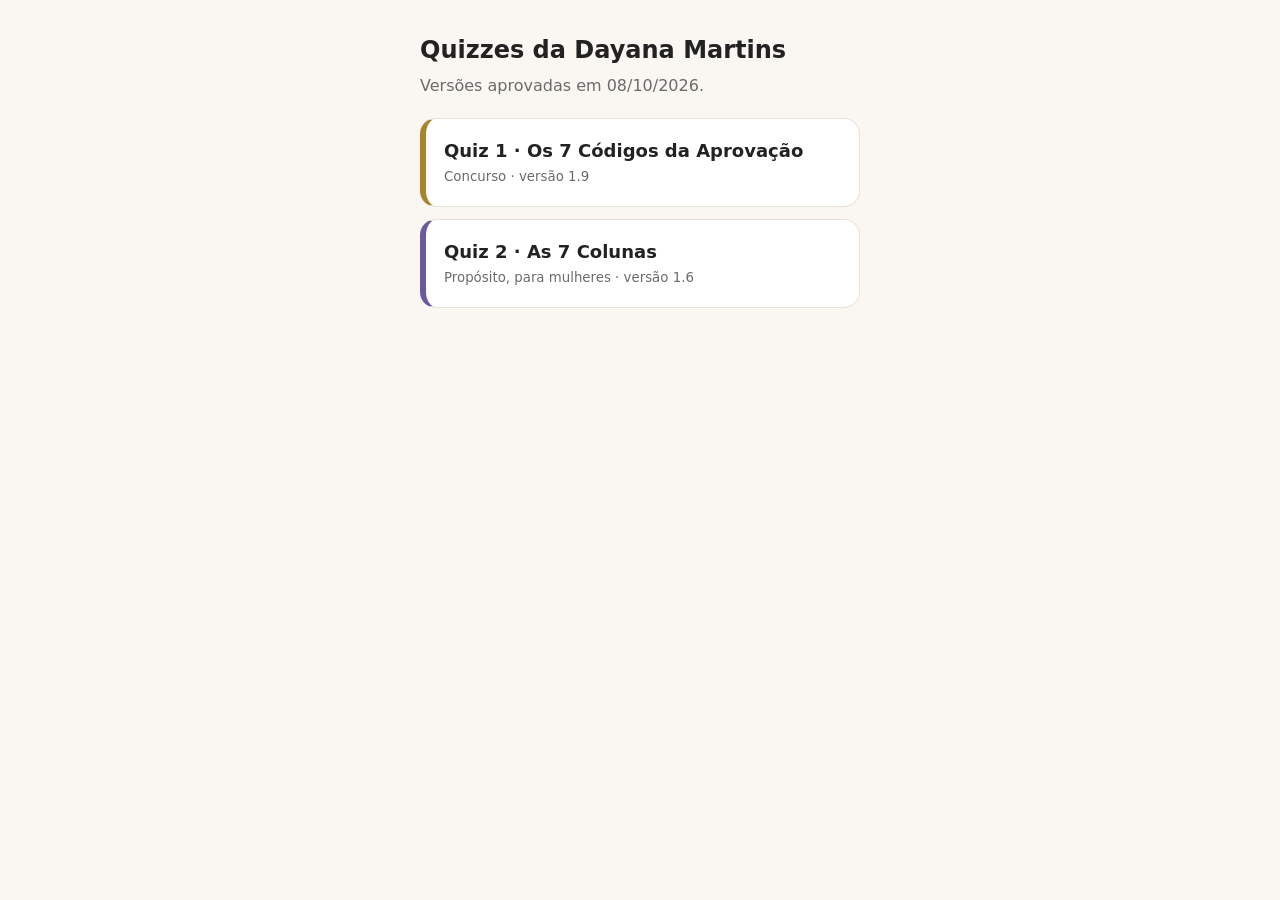
==== index.html @ 715d8fb2 "Site de teste dos quizzes da Dayana Martins (quiz 1 v1.9, quiz 2 v1.6) Co-Authored-By: Claude Opus 5" ====
<!doctype html>
<html lang="pt-BR">
<head>
<meta charset="utf-8">
<meta name="viewport" content="width=device-width, initial-scale=1">
<meta name="robots" content="noindex">
<title>Quizzes da Dayana</title>
<style>
  :root { --bg: #faf7f2; --text: #222; --muted: #6b6b6b; --card: #fff; --line: #e8e3d8; }
  @media (prefers-color-scheme: dark) { :root:not([data-theme="light"]) { --bg: #17151a; --text: #f2f0f4; --muted: #a9a3ad; --card: #221f26; --line: #36313b; } }
  :root[data-theme="dark"] { --bg: #17151a; --text: #f2f0f4; --muted: #a9a3ad; --card: #221f26; --line: #36313b; }
  * { box-sizing: border-box; }
  body { margin: 0; padding: 32px 16px; background: var(--bg); color: var(--text); font: 16px/1.5 system-ui, -apple-system, "Segoe UI", sans-serif; }
  main { max-width: 440px; margin: 0 auto; }
  h1 { margin: 0 0 6px; font-size: 24px; }
  p { margin: 0 0 20px; color: var(--muted); }
  a.q { display: block; margin: 0 0 12px; padding: 18px; border-radius: 16px; background: var(--card); border: 1.5px solid var(--line); color: var(--text); text-decoration: none; }
  a.q b { display: block; font-size: 18px; }
  a.q small { color: var(--muted); }
  a.q1 { border-left: 6px solid #a8842f; }
  a.q2 { border-left: 6px solid #6a5a9e; }
</style>
</head>
<body>
<main>
  <h1>Quizzes da Dayana Martins</h1>
  <p>Versões aprovadas em 08/10/2026.</p>
  <a class="q q1" href="quiz-1-7-codigos/?reset=1"><b>Quiz 1 · Os 7 Códigos da Aprovação</b><small>Concurso · versão 1.9</small></a>
  <a class="q q2" href="quiz-2-7-colunas/?reset=1"><b>Quiz 2 · As 7 Colunas</b><small>Propósito, para mulheres · versão 1.6</small></a>
</main>
</body>
</html>
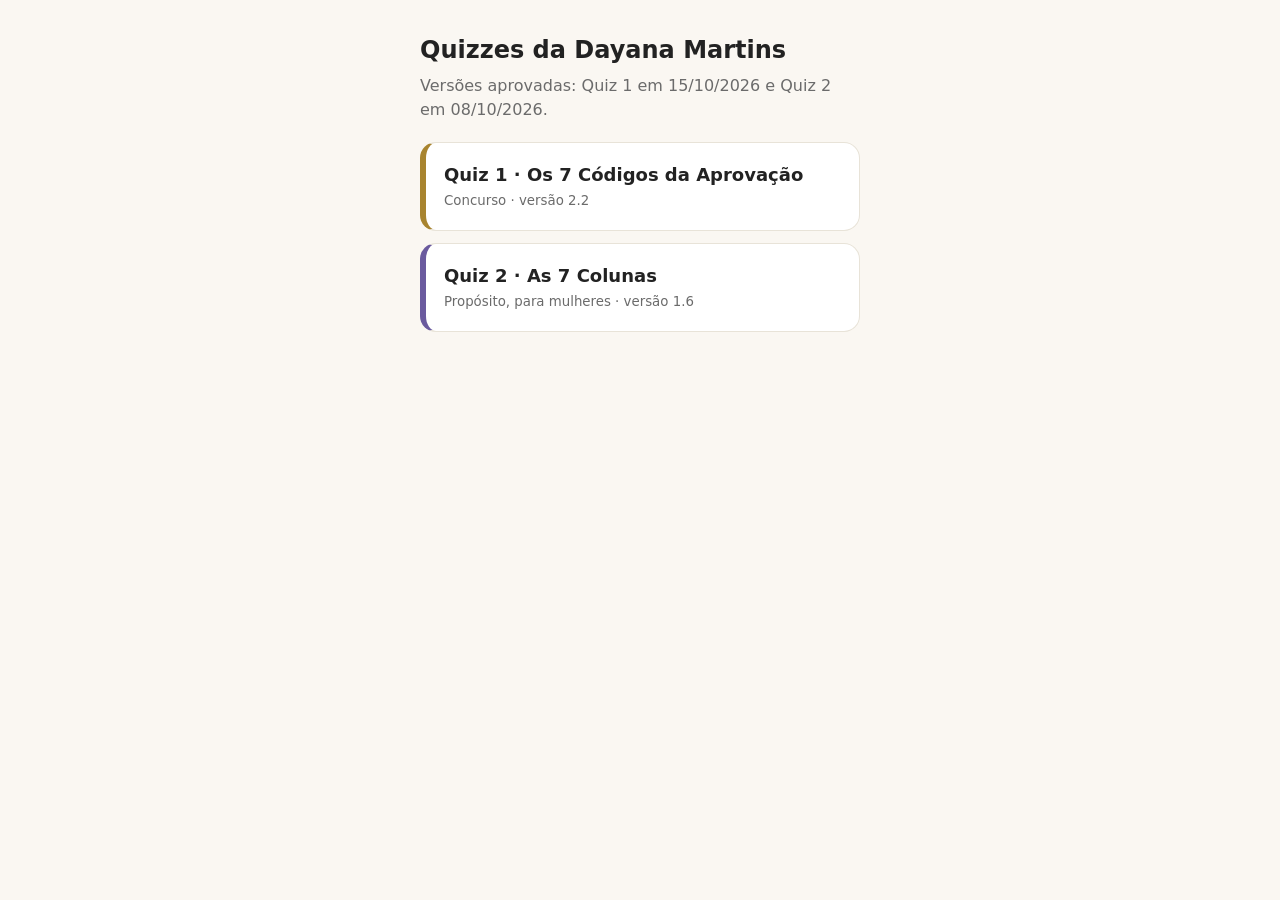
==== commit 9d35f8af: "Site de teste: Quiz 1 v2.2 Co-Authored-By: Claude Opus 5.5 <noreply@anthropic.com>" ====
--- a/index.html
+++ b/index.html
@@ -24,8 +24,8 @@
 <body>
 <main>
   <h1>Quizzes da Dayana Martins</h1>
-  <p>Versões aprovadas em 08/10/2026.</p>
-  <a class="q q1" href="quiz-1-7-codigos/?reset=1"><b>Quiz 1 · Os 7 Códigos da Aprovação</b><small>Concurso · versão 1.9</small></a>
+  <p>Versões aprovadas: Quiz 1 em 15/10/2026 e Quiz 2 em 08/10/2026.</p>
+  <a class="q q1" href="quiz-1-7-codigos/?reset=1"><b>Quiz 1 · Os 7 Códigos da Aprovação</b><small>Concurso · versão 2.2</small></a>
   <a class="q q2" href="quiz-2-7-colunas/?reset=1"><b>Quiz 2 · As 7 Colunas</b><small>Propósito, para mulheres · versão 1.6</small></a>
 </main>
 </body>
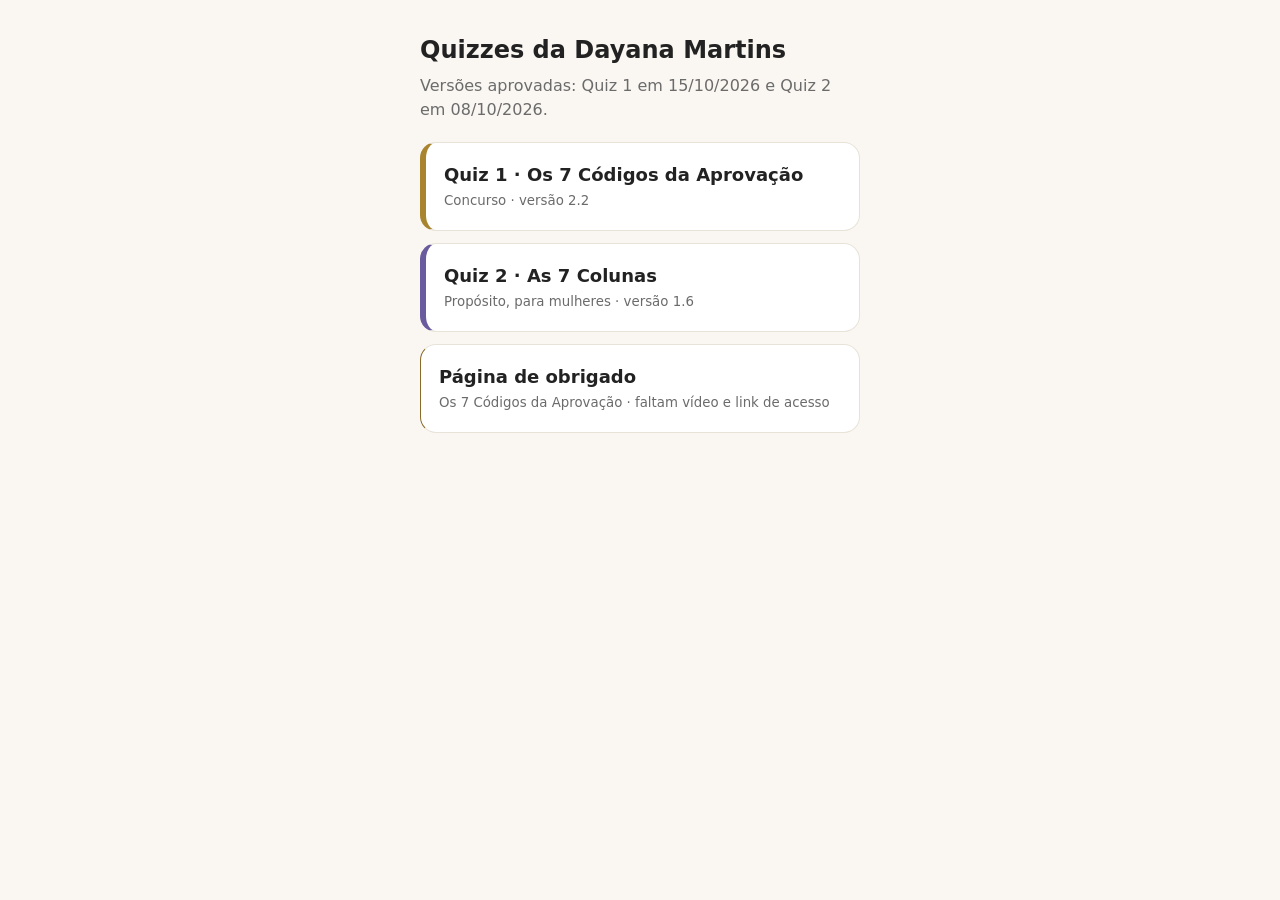
==== commit 02b3b698: "Página de obrigado (Os 7 Códigos da Aprovação): vídeo de boas-vindas e lista do que o comprador rece" ====
--- a/index.html
+++ b/index.html
@@ -27,6 +27,7 @@
   <p>Versões aprovadas: Quiz 1 em 15/10/2026 e Quiz 2 em 08/10/2026.</p>
   <a class="q q1" href="quiz-1-7-codigos/?reset=1"><b>Quiz 1 · Os 7 Códigos da Aprovação</b><small>Concurso · versão 2.2</small></a>
   <a class="q q2" href="quiz-2-7-colunas/?reset=1"><b>Quiz 2 · As 7 Colunas</b><small>Propósito, para mulheres · versão 1.6</small></a>
+  <a class="q" href="obrigado/" style="border-left-color:#8a6a28"><b>Página de obrigado</b><small>Os 7 Códigos da Aprovação · faltam vídeo e link de acesso</small></a>
 </main>
 </body>
 </html>
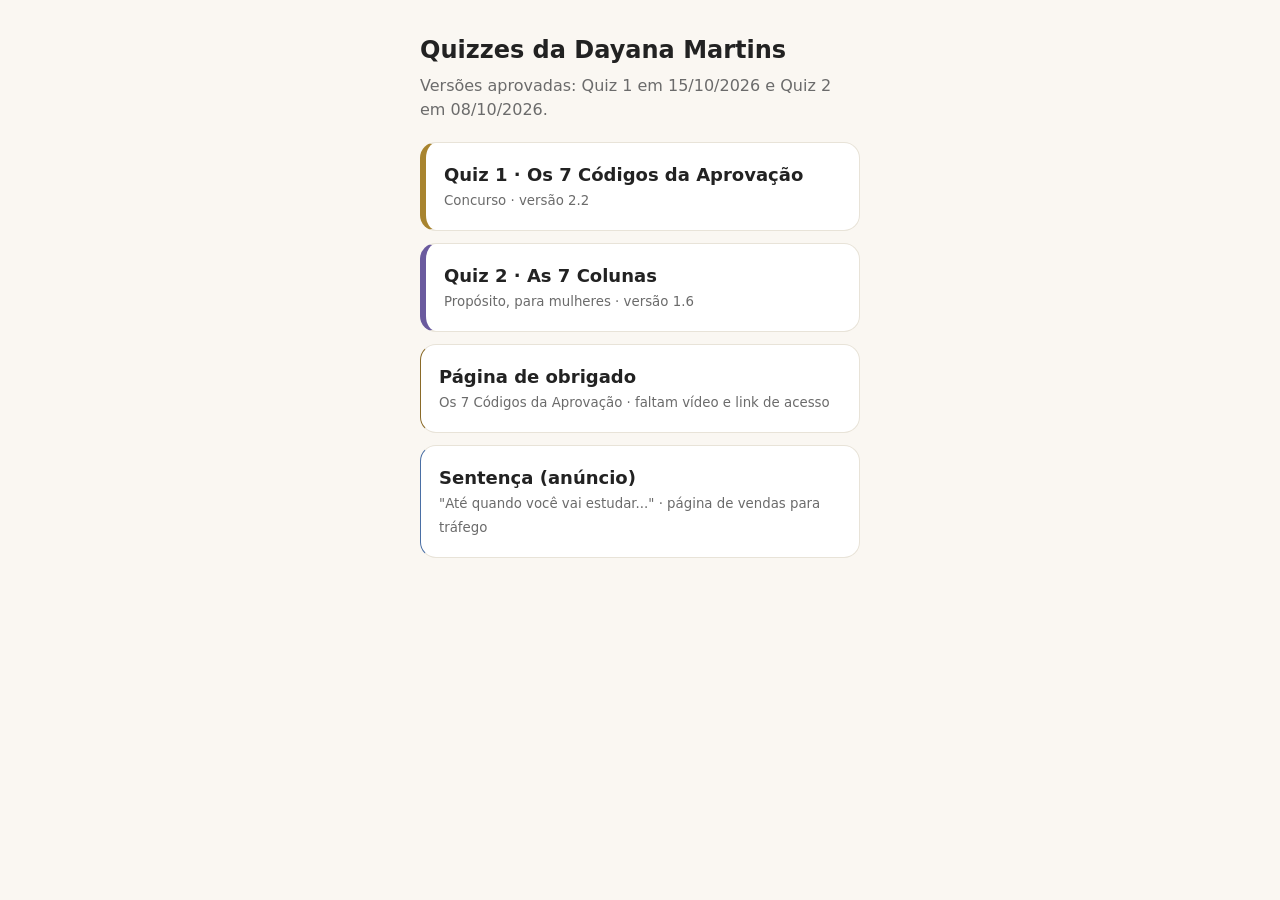
==== commit 6aeb4fed: "Instala pixel Easy Tráfego (Quiz 1, obrigado, sentença-anúncio) e publica página da Sentença (anúnci" ====
--- a/index.html
+++ b/index.html
@@ -28,6 +28,7 @@
   <a class="q q1" href="quiz-1-7-codigos/?reset=1"><b>Quiz 1 · Os 7 Códigos da Aprovação</b><small>Concurso · versão 2.2</small></a>
   <a class="q q2" href="quiz-2-7-colunas/?reset=1"><b>Quiz 2 · As 7 Colunas</b><small>Propósito, para mulheres · versão 1.6</small></a>
   <a class="q" href="obrigado/" style="border-left-color:#8a6a28"><b>Página de obrigado</b><small>Os 7 Códigos da Aprovação · faltam vídeo e link de acesso</small></a>
+  <a class="q" href="sentenca-anuncio/" style="border-left-color:#4a6fa5"><b>Sentença (anúncio)</b><small>"Até quando você vai estudar..." · página de vendas para tráfego</small></a>
 </main>
 </body>
 </html>
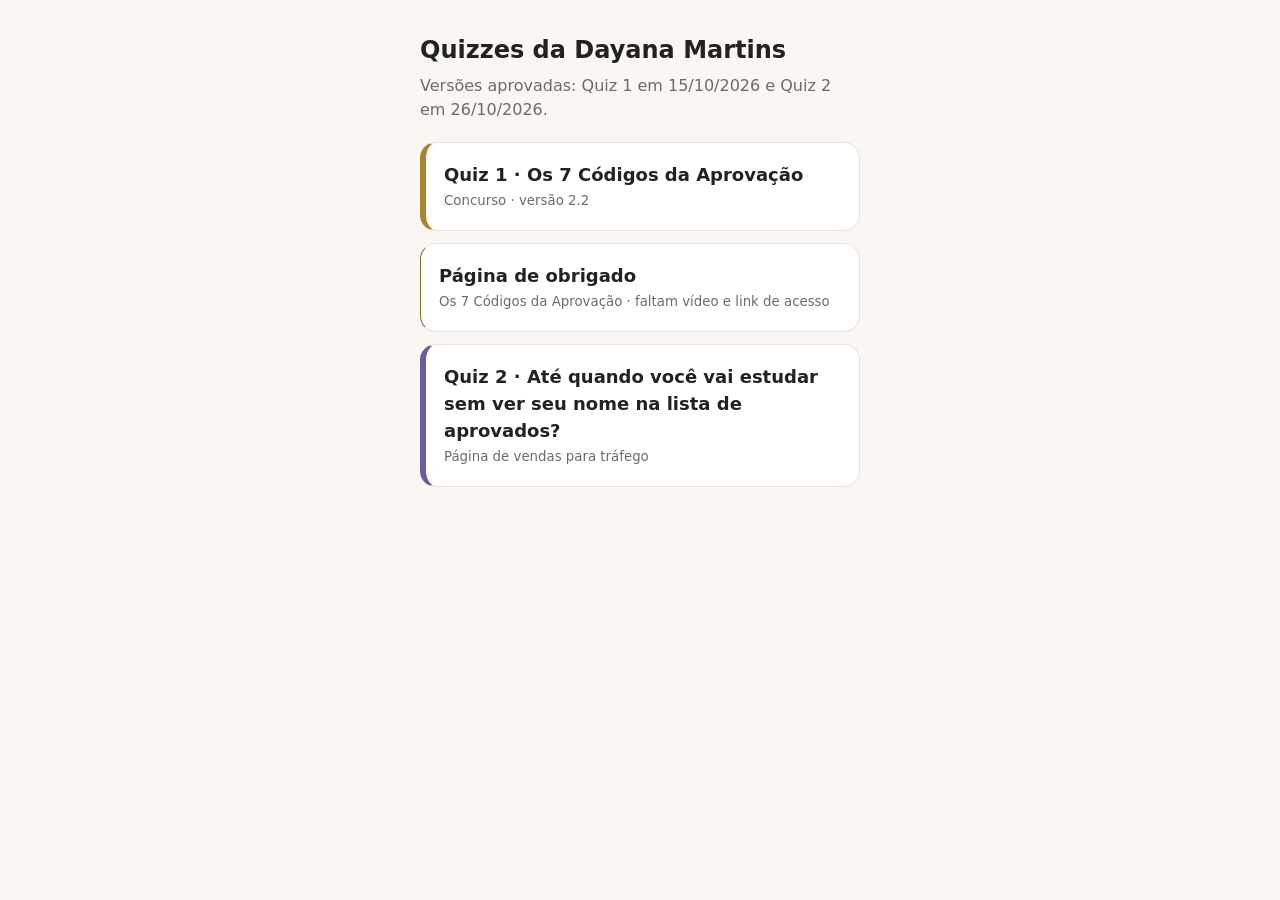
==== commit f35818d5: "Renomeia página Sentença como Quiz 2 na listagem do site Co-Authored-By: Claude Sonnet 5 <noreply@an" ====
--- a/index.html
+++ b/index.html
@@ -24,11 +24,10 @@
 <body>
 <main>
   <h1>Quizzes da Dayana Martins</h1>
-  <p>Versões aprovadas: Quiz 1 em 15/10/2026 e Quiz 2 em 08/10/2026.</p>
+  <p>Versões aprovadas: Quiz 1 em 15/10/2026 e Quiz 2 em 26/10/2026.</p>
   <a class="q q1" href="quiz-1-7-codigos/?reset=1"><b>Quiz 1 · Os 7 Códigos da Aprovação</b><small>Concurso · versão 2.2</small></a>
-  <a class="q q2" href="quiz-2-7-colunas/?reset=1"><b>Quiz 2 · As 7 Colunas</b><small>Propósito, para mulheres · versão 1.6</small></a>
   <a class="q" href="obrigado/" style="border-left-color:#8a6a28"><b>Página de obrigado</b><small>Os 7 Códigos da Aprovação · faltam vídeo e link de acesso</small></a>
-  <a class="q" href="sentenca-anuncio/" style="border-left-color:#4a6fa5"><b>Sentença (anúncio)</b><small>"Até quando você vai estudar..." · página de vendas para tráfego</small></a>
+  <a class="q q2" href="sentenca-anuncio/"><b>Quiz 2 · Até quando você vai estudar sem ver seu nome na lista de aprovados?</b><small>Página de vendas para tráfego</small></a>
 </main>
 </body>
 </html>
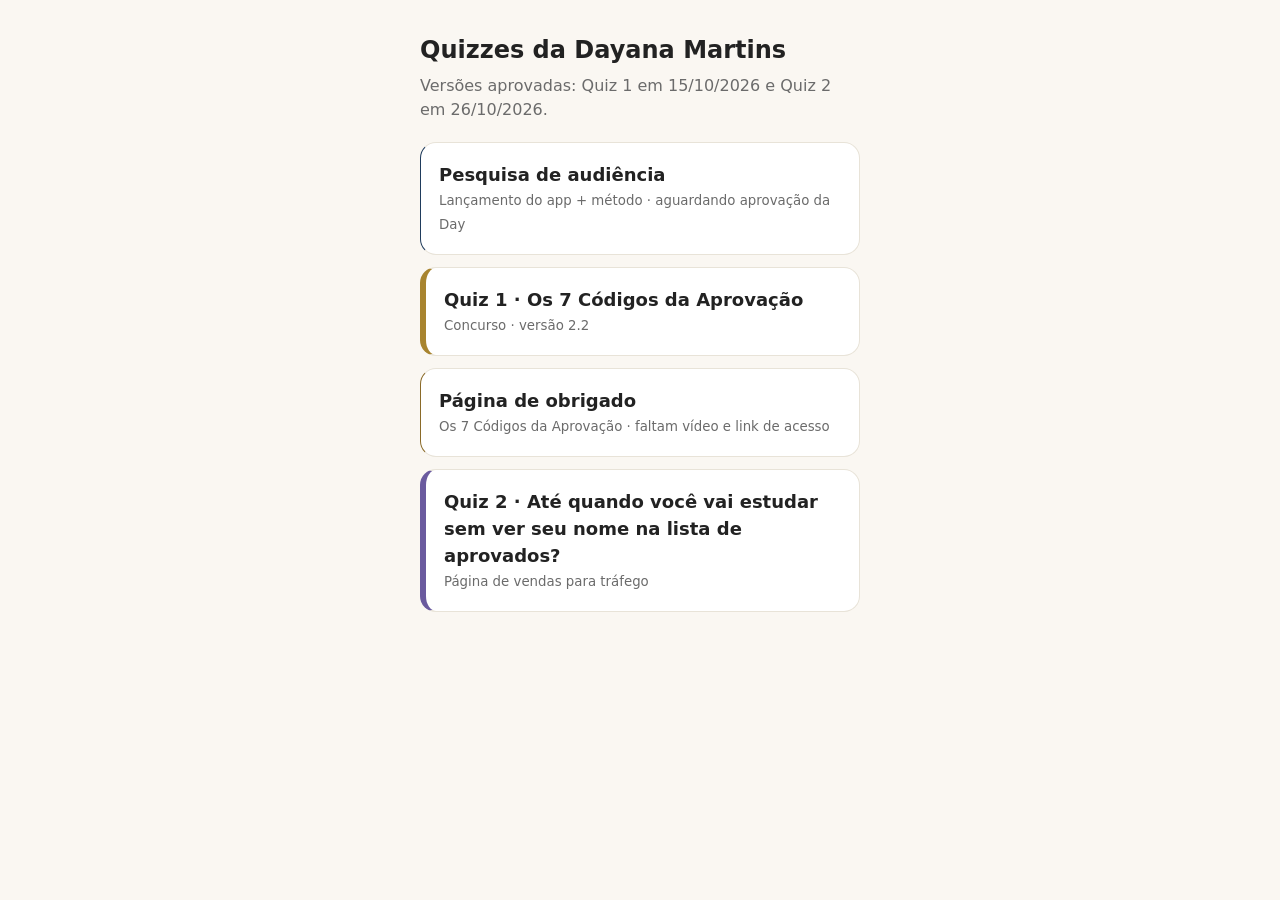
==== commit 540e4425: "Adiciona pesquisa de audiência pro lançamento do app + método Protótipo navegável pra apresentação e" ====
--- a/index.html
+++ b/index.html
@@ -25,6 +25,7 @@
 <main>
   <h1>Quizzes da Dayana Martins</h1>
   <p>Versões aprovadas: Quiz 1 em 15/10/2026 e Quiz 2 em 26/10/2026.</p>
+  <a class="q" href="pesquisa-audiencia/" style="border-left-color:#1f3b5c"><b>Pesquisa de audiência</b><small>Lançamento do app + método · aguardando aprovação da Day</small></a>
   <a class="q q1" href="quiz-1-7-codigos/?reset=1"><b>Quiz 1 · Os 7 Códigos da Aprovação</b><small>Concurso · versão 2.2</small></a>
   <a class="q" href="obrigado/" style="border-left-color:#8a6a28"><b>Página de obrigado</b><small>Os 7 Códigos da Aprovação · faltam vídeo e link de acesso</small></a>
   <a class="q q2" href="sentenca-anuncio/"><b>Quiz 2 · Até quando você vai estudar sem ver seu nome na lista de aprovados?</b><small>Página de vendas para tráfego</small></a>
